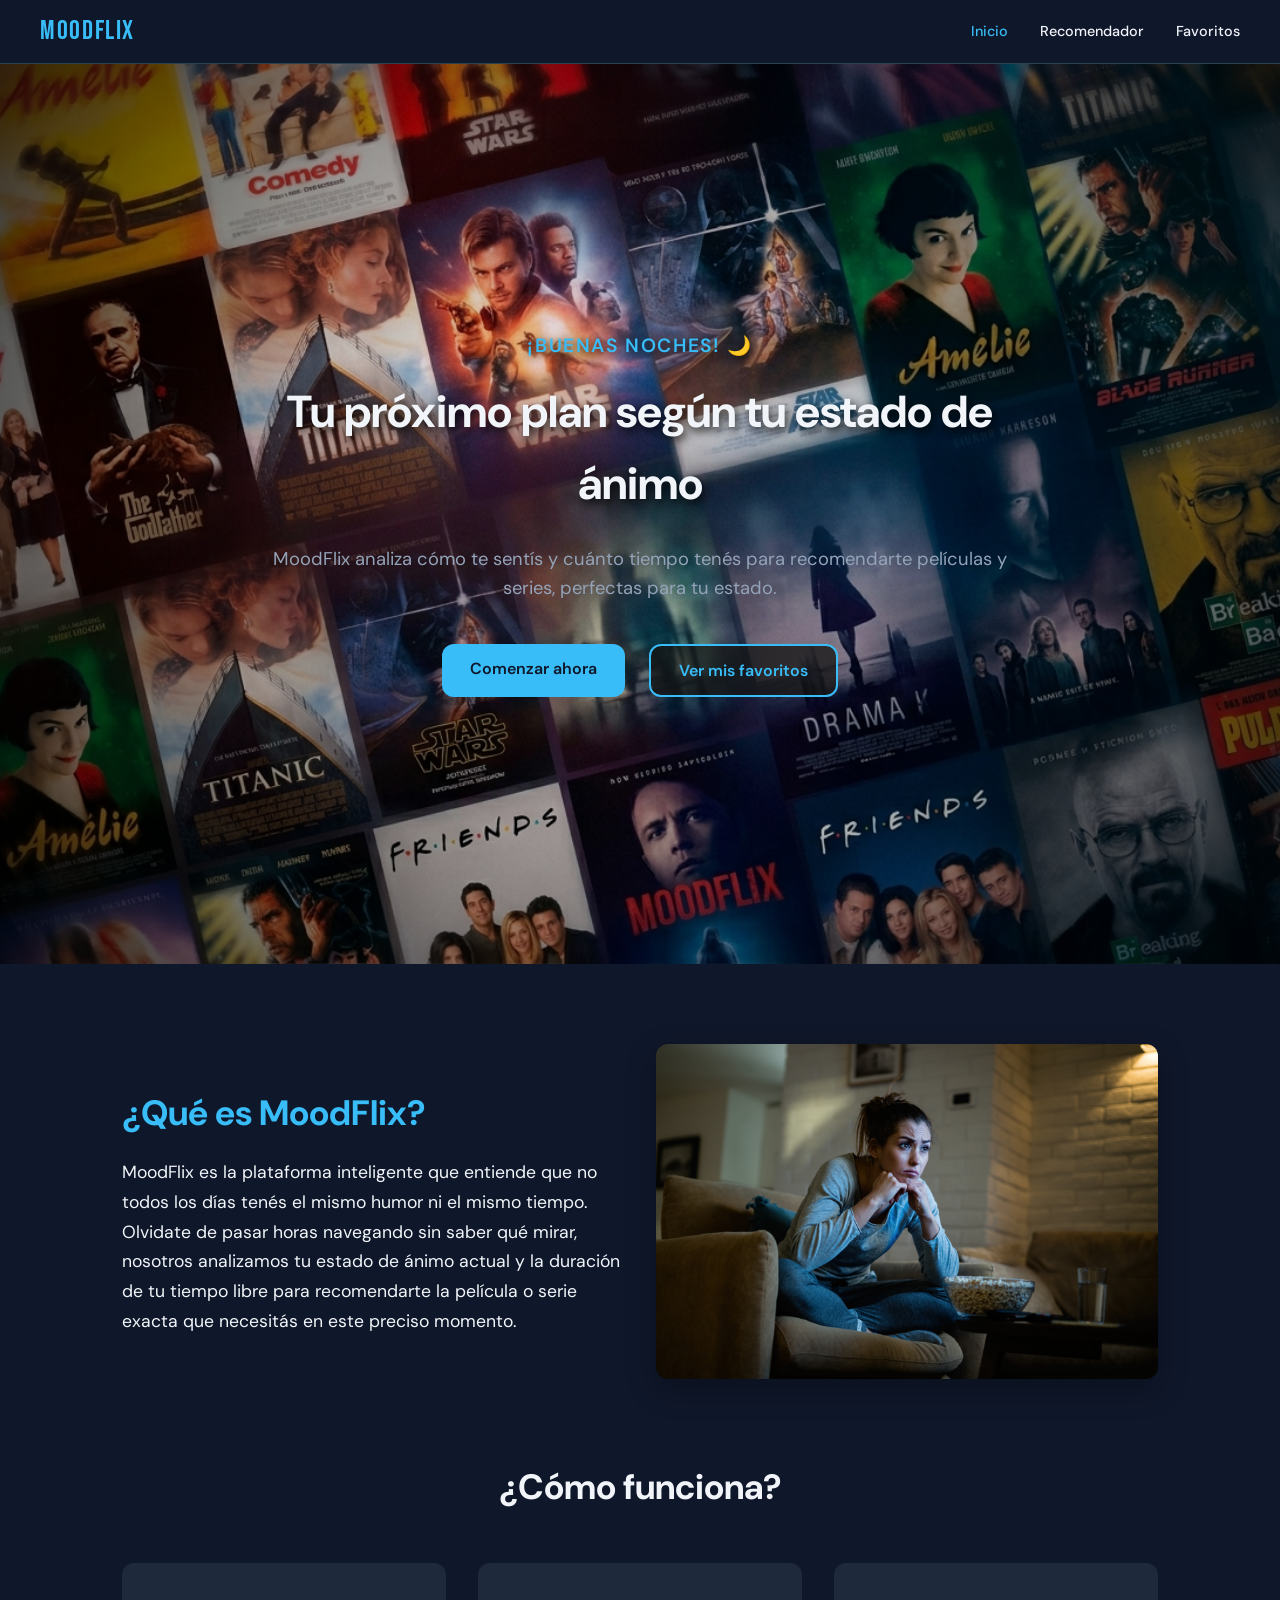
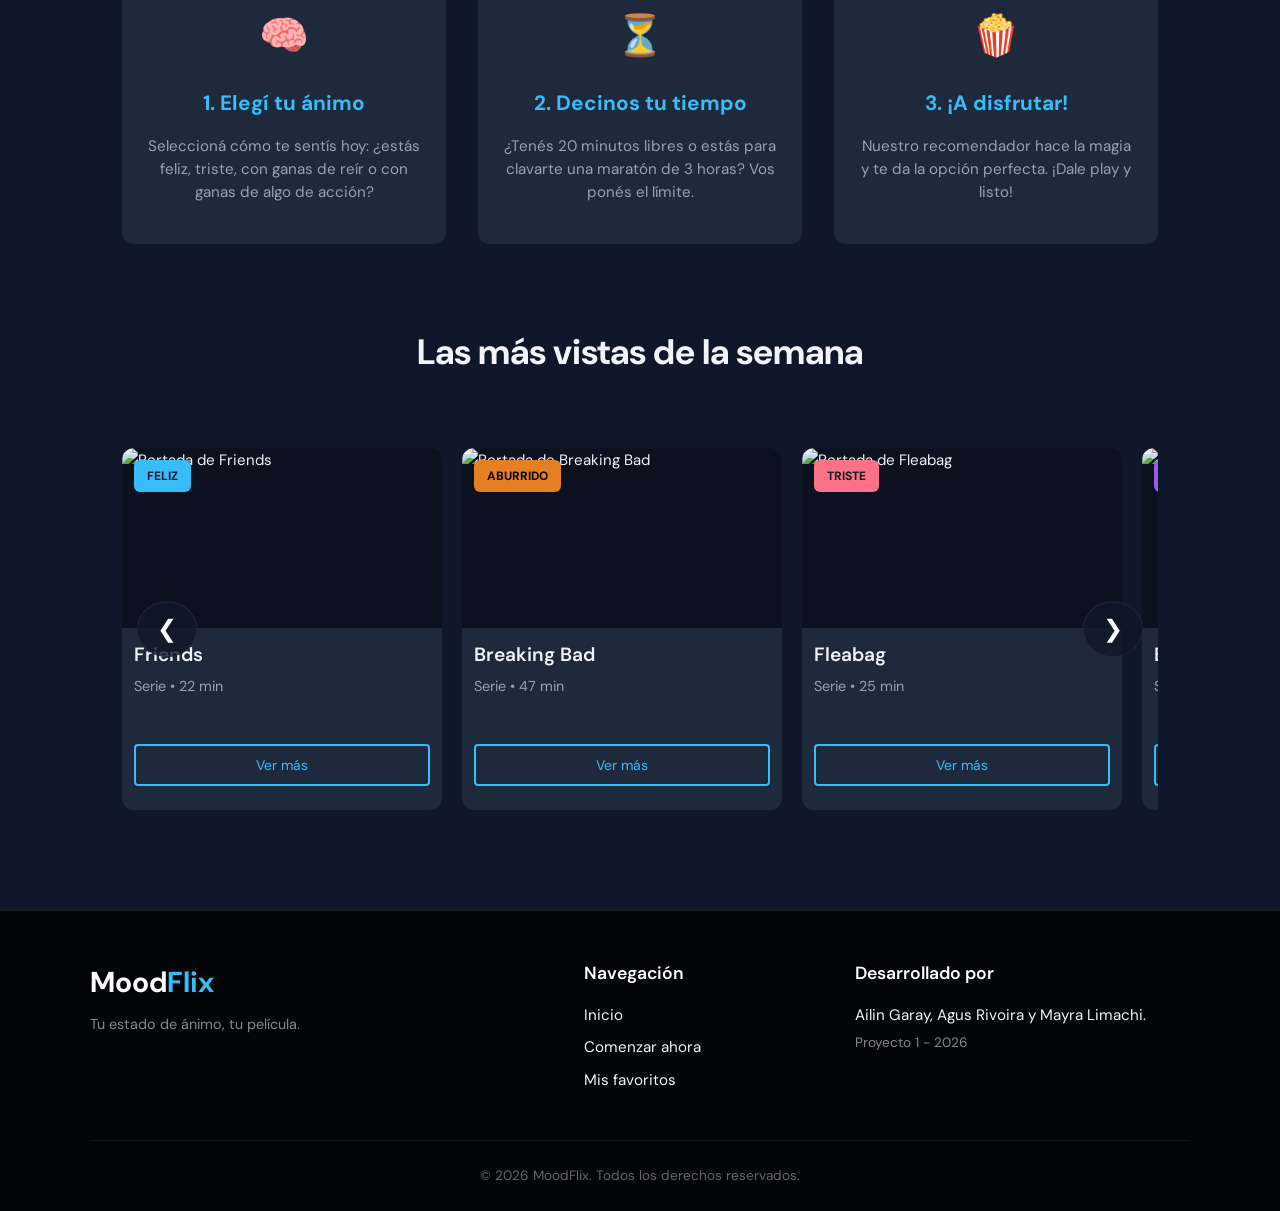
==== index.html @ 27e8a502 "refactor: move index to root and update project paths" ====
<!DOCTYPE html>
<html lang="es">
    <head>
        <meta charset="UTF-8">
        <meta name="viewport" content="width=device-width, initial-scale=1.0">
        <title>MoodFlix</title>
        <link rel ="stylesheet" href = "css/styles.css"/>
        <link rel="stylesheet" href= "css/home.css"/>
    </head>
    <body>
        <header>
            <nav class="navbar">
                <a href="index.html" class="nav-logo">Moodflix</a>
                <button class="menu-toggle" id="menu-toggle">
                    ☰
                </button>
                <ul class="nav-links">
                    <li><a href="index.html" class="active">Inicio</a></li>
                    <li><a href="pages/recomendador.html" >Recomendador</a></li>
                    <li><a href="pages/favoritos.html">Favoritos</a></li>
                </ul>
            </nav>
        </header>

        <section class="hero-container">
            <div class=" hero-content">
            <p id="saludo-dinamico" class="saludo-bienvenida"></p>
            <h1>Tu próximo plan según tu estado de ánimo</h1>
        
            <p class="subtitulo">
                MoodFlix analiza cómo te sentís y cuánto tiempo tenés para recomendarte películas y series, perfectas para tu estado.
            </p>
        
            <div class="hero-botones">
                <a href="pages/recomendador.html" class="btn-principal">Comenzar ahora</a>
                <a href="pages/favoritos.html" id="btn-favoritos" class="btn-secundario">Ver mis favoritos</a>
            </div>
            </div>

        </section>

        <section class="moodflix-info">
            <div class="texto-info">
                <h2>¿Qué es MoodFlix?</h2>
                <p>MoodFlix es la plataforma inteligente que entiende que no todos los días tenés el mismo humor ni el mismo tiempo. Olvidate de pasar horas navegando sin saber qué mirar, nosotros analizamos tu estado de ánimo actual y la duración de tu tiempo libre para recomendarte la película o serie exacta que necesitás en este preciso momento.</p>
            </div>
            <img src="img/Mujer mirando pelicula.jpg" alt="Plataforma MoodFlix" class="imagen-info">
        </section>

        <section class="como-funciona">
            <h2>¿Cómo funciona?</h2>
            <div class="pasos-contenedor">
                <div class="paso">
                    <div class="paso-icono">🧠</div>
                    <h3>1. Elegí tu ánimo</h3>
                    <p>Seleccioná cómo te sentís hoy: ¿estás feliz, triste, con ganas de reír o con ganas de algo de acción?</p>
                </div>
                <div class="paso">
                    <div class="paso-icono">⏳</div>
                    <h3>2. Decinos tu tiempo</h3>
                    <p>¿Tenés 20 minutos libres o estás para clavarte una maratón de 3 horas? Vos ponés el límite.</p>
                </div>
                <div class="paso">
                    <div class="paso-icono">🍿</div>
                    <h3>3. ¡A disfrutar!</h3>
                    <p>Nuestro recomendador hace la magia y te da la opción perfecta. ¡Dale play y listo!</p>
                </div>
            </div>
            </div>
        </section>


        <section class="mas-vistas">
            <h2>Las más vistas de la semana</h2>
    
            <div class="carrusel-wrapper">
                <button class="carrusel-btn prev-btn" id="prevBtn">&#10094;</button>
        
                <div class="peliculas-grid" id="peliculasGrid"></div>
        
                <button class="carrusel-btn next-btn" id="nextBtn">&#10095;</button>
            </div>
        </section>
            

        <footer class="site-footer">
            <div class="footer-contenedor">
                <div class="footer-marca">
                    <span class="logo">Mood<span>Flix</span></span>
                    <p>Tu estado de ánimo, tu película.</p>
                </div>

                <nav class="footer-nav">
                    <h3>Navegación</h3>
                    <ul>
                        <li><a href="index.html">Inicio</a></li>
                        <li><a href="pages/recomendador.html">Comenzar ahora</a></li>
                        <li><a href="pages/favoritos.html">Mis favoritos</a></li>
                    </ul>
                </nav>

                <div class="footer-creditos">
                    <h3>Desarrollado por</h3>
                    <p>Ailin Garay, Agus Rivoira y Mayra Limachi.</p>
                    <p class="institucion">Proyecto 1 - 2026</p>
                </div>
            </div>

            <div class="footer-derechos">
                <p>&copy; 2026 MoodFlix. Todos los derechos reservados.</p>
            </div>
        </footer>
        <script src="js/catalogo.js"></script>
        <script src="js/home.js"></script> 
    
    </body>
</html>
---- css/styles.css ----
@import url('https://fonts.googleapis.com/css2?family=Bebas+Neue&family=DM+Sans:ital,opsz,wght@0,9..40,300;0,9..40,400;0,9..40,500;1,9..40,300&display=swap');

:root {
  --bg-color:      #0f172a;
  --card-bg:       #1e293b;
  --navbar-bg:     #0f172a;
  --text-main:     #f1f5f9;
  --text-muted:    #94a3b8;
 
  --primary-color: #38bdf8;
  --primary-hover: #0284c7;
 
  --danger-color:  #fb7185;
  --danger-hover:  #e11d48;
 
  --border-color:  #2d3f55;
  --border-radius: 12px;
  --transition:    0.3s ease;
 
  --fuente-titulo: 'Bebas Neue', sans-serif;
  --fuente-cuerpo: 'DM Sans', sans-serif;
 
  --radio:        var(--border-radius);
  --radio-card:   var(--border-radius);
  --sombra-card:  0 4px 24px rgba(0, 0, 0, 0.4);
}

*, *::before, *::after {
    box-sizing: border-box;
    margin: 0;
    padding: 0;
}

html {
    scroll-behavior: smooth;
}

body {
    background-color: var(--bg-color);
    color: var(--text-main);
    font-family: var(--fuente-cuerpo);
    font-size: 15px;
    line-height: 1.6;
    min-height: 100vh;
}

.navbar {
    display: flex;
    align-items: center;
    justify-content: space-between;
    padding: 0 2.5rem;
    height: 64px;
    background-color: var(--navbar-bg);
    border-bottom: 1px solid var(--border-color);
    position: sticky;
    top: 0;
    z-index: 100;
}

.nav-logo {
    font-family: var(--fuente-titulo);
    font-size: 1.7rem;
    letter-spacing: 0.06em;
    color: var(--primary-color);
    text-decoration: none;
    display: flex;
    align-items: center;
    gap: 0.4rem;
}

.nav-links {
    display: flex;
    gap: 2rem;
    list-style: none;
}

.nav-links a {
    font-family: var(--fuente-cuerpo);
    font-size: 0.9rem;
    font-weight: 500;
    color: var(--text-main);
    text-decoration: none;
    transition: color var(--transition), border-color var(--transition);
}

.nav-links a:hover {
    color: var(--primary-color);
}

.nav-links a.active {
    color: var(--primary-color);
}

.footer {
    text-align: center;
    padding: 1.5rem;
    font-size: 0.82rem;
    color: var(--text-muted);
    border-top: 1px solid var(--border-color);
    margin-top: auto;
}

#toast {
    position: fixed;
    bottom: 2rem;
    left: 50%;
    transform: translateX(-50%) translateY(20px);
    background: var(--card-bg);
    color: var(--text-main);
    border: 1px solid var(--primary-color);
    padding: 0.7rem 1.4rem;
    border-radius: var(--border-radius);
    font-size: 0.85rem;
    opacity: 0;
    pointer-events: none;
    transition: opacity 0.3s ease, transform 0.3s ease;
    z-index: 999;
    white-space: nowrap;
}

#toast.toast-visible {
    opacity: 1;
    transform: translateX(-50%) translateY(0);
}

.sr-only {
    position: absolute;
    width: 1px;
    height: 1px;
    overflow: hidden;
    clip: rect(0, 0, 0, 0);
    white-space: nowrap;
}

.menu-toggle {
    display: none;
    background: none;
    border: none;
    color: var(--text-main);
    font-size: 2rem;
    cursor: pointer;
    z-index: 1001;
}

.site-footer {
    background-color: rgba(0, 0, 0, 0.8); 
    backdrop-filter: blur(10px); 
    color: var(--text-main);
    padding: 3rem 2rem 1.5rem 2rem;
    margin-top: 5rem;
    border-top: 1px solid rgba(255, 255, 255, 0.1); 
}

.footer-contenedor {
    max-width: 1100px;
    margin: 0 auto;
    display: grid;
    grid-template-columns: 2fr 1fr 1.5fr;
    gap: 3rem;
}

.footer-marca .logo {
    font-size: 1.8rem;
    font-weight: bold;
    color: #fff;
}

.footer-marca .logo span {
    color: var(--primary-color);
}

.footer-marca p {
    font-size: 0.9rem;
    color: #888;
    margin-top: 0.5rem;
}

.footer-nav h3, .footer-creditos h3 {
    color: #fff;
    font-size: 1.1rem;
    margin-bottom: 1rem;
    font-weight: 600;
}

.footer-nav ul {
    list-style: none;
    padding: 0;
    margin: 0;
}

.footer-nav ul li {
    margin-bottom: 0.5rem;
}

.footer-nav ul li a {
    color: var(--text-main);
    text-decoration: none;
    font-size: 0.95rem;
    transition: color 0.3s ease;
}

.footer-nav ul li a:hover {
    color: var(--primary-color); 
}

.footer-creditos p {
    font-size: 0.95rem;
    margin: 0;
    color: var(--text-main);
}

.footer-creditos .institucion {
    font-size: 0.85rem;
    color: #888;
    margin-top: 0.3rem;
}

.footer-derechos {
    max-width: 1100px;
    margin: 2.5rem auto 0 auto;
    padding-top: 1.5rem;
    border-top: 1px solid rgba(255, 255, 255, 0.05);
    text-align: center;
}

.footer-derechos p {
    font-size: 0.85rem;
    color: #666;
    margin: 0;
}

@media (max-width: 768px) {

    .menu-toggle {
        display: block;
    }

    .nav-links {
        position: fixed;
        top: 0;
        right: -100%;
        width: 260px;
        height: 100vh;

        background-color: var(--card-bg);

        display: flex;
        flex-direction: column;
        align-items: flex-start;

        padding: 6rem 2rem;
        gap: 2rem;

        transition: right 0.3s ease;

        z-index: 1000;

        box-shadow: -10px 0 30px rgba(0,0,0,0.4);
    }

    .nav-links.active {
        right: 0;
    }

    .nav-links a {
        font-size: 1.1rem;
    }

    .footer-contenedor {
        grid-template-columns: 1fr;
        gap: 2rem;
        text-align: center;
    }
}
---- css/home.css ----
.hero-container {
    position: relative;
    min-height: 100vh;
    display: flex;
    flex-direction: column;
    justify-content: center;
    align-items: center;
    text-align: center;
    padding: 60px 2rem;
    background-image: url('../img/Portada moodf.png'); 
    background-size: cover;
    background-position: center;
    background-repeat: no-repeat;
    background-attachment: scroll; 
    overflow: hidden;
}

.hero-container::before {
    content: '';
    position: absolute;
    top: 0;
    left: 0;
    width: 100%;
    height: 100%;
    background: radial-gradient(circle, rgba(0, 0, 0, 0.1) 30%, rgba(0, 0, 0, 0.8) 100%);
    z-index: 1; 
}

.hero-content {
    max-width: 750px; 
    position: relative; 
    z-index: 2;      
}

.hero-content h1 {
    font-size: 2.8rem;
    font-weight: 700;
    margin-bottom: 1.5rem;
    color: var(--text-main); 
    text-shadow: 2px 4px 10px rgba(0, 0, 0, 0.9);
}

.hero-content .subtitulo {
    font-size: 1.15rem;
    color: var(--text-muted); 
    line-height: 1.6;
    margin-bottom: 2.5rem;
}

.saludo-bienvenida {
    font-size: 1.2rem;
    font-weight: 600;
    color: var(--primary-color); 
    margin-bottom: 1rem;
    text-transform: uppercase;
    letter-spacing: 0.1rem;
    display: inline-block;
    white-space: normal;
    text-shadow: 1px 2px 8px rgba(0, 0, 0, 0.9);
}

.hero-botones {
    display: flex;
    gap: 1.5rem; 
    justify-content: center; 
}

.btn-principal, .btn-secundario {
    padding: 0.75rem 1.75rem;
    font-size: 1rem;
    font-weight: 600;
    border-radius: var(--border-radius); 
    cursor: pointer;
    transition: background-color var(--transition), color var(--transition), border-color var(--transition);
    border: none;
    text-decoration: none;
}

.btn-principal {
    background-color: var(--primary-color);
    color: #0f172a;
}

.btn-principal:hover {
    background-color: var(--primary-hover);
}

.btn-secundario {
    background-color: rgba(20, 20, 20, 0.75);
    color: var(--primary-color);
    border: 2px solid var(--primary-color);
}

.btn-secundario:hover {
    background-color: var(--primary-hover);
    color: var(--text-main); 
    border-color: var(--primary-hover);
}

.moodflix-info {
    max-width: 1100px;
    margin: 5rem auto;
    padding: 0 2rem;
    display: grid;
    grid-template-columns: 1fr 1fr; 
    gap: 2rem; 
    align-items: center; 
}

.texto-info {
    display: flex;
    flex-direction: column;
    gap: 1rem; 
}

.moodflix-info h2 {
    font-size: 2.2rem;
    color: var(--primary-color);
    margin: 0; 
    font-weight: 700;
}

.moodflix-info p {
    font-size: 1.1rem;
    color: var(--text-main);
    line-height: 1.7;
    margin: 0; 
}

.moodflix-info .imagen-info {
    width: 100%;
    height: auto;
    border-radius: var(--border-radius); 
    box-shadow: 0 10px 30px rgba(0, 0, 0, 0.3);
}

.como-funciona {
    max-width: 1100px;
    margin: 5rem auto; 
    padding: 0 2rem;
    text-align: center;
}

.como-funciona h2 {
    font-size: 2.2rem;
    color: var(--text-main);
    margin-bottom: 3rem;
    font-weight: 700;
}

.pasos-contenedor {
    display: flex;
    gap: 2rem; 
    justify-content: space-between;
}

.paso {
    flex: 1; 
    background-color: var(--card-bg); 
    padding: 2.5rem 1.5rem;
    border-radius: var(--border-radius); 
    transition: transform var(--transition);
}

.paso:hover {
    transform: translateY(-5px);
}

.paso-icono {
    font-size: 2.5rem;
    margin-bottom: 1.2rem;
}

.paso h3 {
    font-size: 1.3rem;
    color: var(--primary-color); 
    margin-bottom: 1rem;
}

.paso p {
    font-size: 0.95rem;
    color: var(--text-muted);
    line-height: 1.5;
}

.mas-vistas {
    max-width: 1100px;
    margin: 5rem auto;
    padding: 0 2rem;
}

.mas-vistas h2 {
    font-size: 2.2rem;
    color: var(--text-main);
    margin-bottom: 3rem;
    text-align: center;
    font-weight: 700;
}

.carrusel-wrapper {
    position: relative;
    display: flex;
    align-items: center;
    width: 100%;
}

.peliculas-grid {
    display: flex; 
    gap: 20px;
    padding: 20px 0;
    overflow-x: auto; 
    scroll-behavior: smooth;
    -webkit-overflow-scrolling: touch; 
    width: 100%;
}

.peliculas-grid::-webkit-scrollbar {
    display: none;
}

.pelicula-card {
    flex: 0 0 220px; 
    background: var(--card-bg);
    border-radius: 12px;
    overflow: hidden;
    transition: transform 0.3s ease;
    padding-bottom: 1.5rem;
}

.pelicula-card:hover {
    transform: translateY(-5px);
}

.imagen-contenedor {
    position: relative;
    width: 100%;
    height: 320px; 
    background-color: #0b111e; 
}

.imagen-contenedor img {
    width: 100%;
    height: 100%;
    object-fit: cover; 
    display: block;
}

.btn-ver-mas {
    display: block;
    text-align: center;
    background-color: transparent;
    color: var(--primary-color);
    border: 2px solid var(--primary-color);
    border-radius: 4px;
    padding: 8px 12px;
    text-decoration: none;
    font-size: 14px;
    margin-top: 10px;
    transition: background-color 0.2s, color 0.2s, border-color 0.2s;
}

.btn-ver-mas:hover {
    background-color: var(--primary-hover);
    color: var(--text-main); 
    border-color: var(--primary-hover);
}

.badge {
    position: absolute;
    top: 12px;
    left: 12px;
    padding: 0.4rem 0.8rem;
    font-size: 0.75rem;
    font-weight: 700;
    text-transform: uppercase;
    border-radius: 6px;
    color: #0f172a; 
    z-index: 5;
}

.badge.feliz, .badge.comico {
    background-color: var(--primary-color); 
}

.badge.triste, .badge.molesto {
    background-color: var(--danger-color); 
}

.pelicula-card h3 {
    font-size: 1.2rem;
    color: var(--text-main);
    margin: 1.2rem 1rem 0.4rem 1rem;
    font-weight: 600;
}

.pelicula-card p {
    font-size: 0.9rem;
    color: var(--text-muted);
    margin: 0 1rem;
}

.carrusel-btn {
    position: absolute;
    top: 50%;
    transform: translateY(-50%);
    background: rgba(15, 23, 42, 0.8);
    color: white;
    border: 1px solid var(--card-bg);
    font-size: 1.5rem;
    padding: 0.8rem 1.2rem;
    cursor: pointer;
    border-radius: 50%;
    z-index: 10;
    transition: background 0.3s, transform 0.2s;
}

.carrusel-btn:hover {
    background: rgba(15, 23, 42, 1);
    transform: translateY(-50%) scale(1.1); 
}

.prev-btn {
    left: 15px; 
    z-index: 100;
}

.next-btn {
    right: 15px;
    z-index: 100;
}

@media (max-width: 900px) {
    .contenedor-peliculas {
        display: flex;
        overflow-x: auto;
        scroll-behavior: smooth;
    }

    .prev-btn {
        left: 5px;
        z-index: 150;
    }
    
    .next-btn {
        right: 5px;
        z-index: 150;
    }

    .carrusel-btn {
        padding: 0.6rem 1rem;
        font-size: 1.2rem;
    }

    .pasos-contenedor {
        display: flex;
        flex-direction: column; 
        align-items: center;
        gap: 2rem;
    }

    .paso {
        width: 100%; 
        max-width: 400px;
    }
}

@media (max-width: 500px) {
    .carrusel-wrapper {
        position: relative;
        padding: 0 10px;
    }

    .carrusel-btn {
        width: 36px;
        height: 36px;
        padding: 0;
        font-size: 1rem;
        display: flex;
        align-items: center;
        justify-content: center;
    }

    .prev-btn {
        left: 10px !important;
        z-index: 200 !important;
    }

    .next-btn {
        right: 10px !important;
        z-index: 200 !important;
    }
}

.peliculas-grid {
    display: flex;
    align-items: stretch;
}

.pelicula-card {
    flex: 0 0 320px; 
    width: 320px;
    max-width: 320px;
    display: flex;
    flex-direction: column;
    padding-bottom: 12px;
}

.pelicula-card .imagen-contenedor {
    width: 100%;
    height: auto;
    position: relative;
}

.pelicula-card .imagen-contenedor img {
    width: 100%;
    height: auto;
    aspect-ratio: 16 / 9;
    object-fit: cover; 
    display: block;
}

.pelicula-info {
    padding: 12px;
    display: flex;
    flex-direction: column;
    flex-grow: 1;
}

.pelicula-info .texto-bloque {
    min-height: 4.8rem; 
    margin-bottom: 15px;
}

.pelicula-info h3 {
    margin: 0 0 4px 0;
    display: -webkit-box;
    -webkit-line-clamp: 2;
    line-clamp: 2;
    -webkit-box-orient: vertical;
    overflow: hidden;
}

.pelicula-info p {
    margin: 0;
}

.pelicula-info .btn-ver-mas { 
    margin-top: auto; 
    display: inline-block;
    text-align: center;
}

.badge.romántico,
.badge.romantico {
    background-color: #9b5de5;
    color: #000000;
}

.badge.aburrido {
    background-color: #e67e22;
    color: #000000;
}

@media (max-width: 768px) {
    .navbar {
        padding: 0 1.5rem; 
    }

    .moodflix-info {
        grid-template-columns: 1fr; 
        text-align: center;
        padding: 2rem;
        gap: 2rem;
    }

    .moodflix-info h2 {
        text-align: center;
    }

    .moodflix-info p {
        text-align: center;
        margin: 0 auto;
    }

    .moodflix-info .imagen-info {
        width: 100%;
        max-width: 350px; 
        margin: 0 auto; 
    }

    .carrusel-btn {
        display: none;
    }

}

@media (max-width: 600px) { 
    .carrusel-contenedor {
        position: relative;
        overflow: visible; 
    }

    .btn-carrusel { 
        display: flex !important;
        align-items: center;     
        justify-content: center;  
        flex-shrink: 0;          
        width: 36px !important;  
        height: 36px !important; 
        border-radius: 50%;      
        z-index: 10;
    }
    
    .btn-izq { left: 5px; }
    .btn-der { right: 5px; }
}
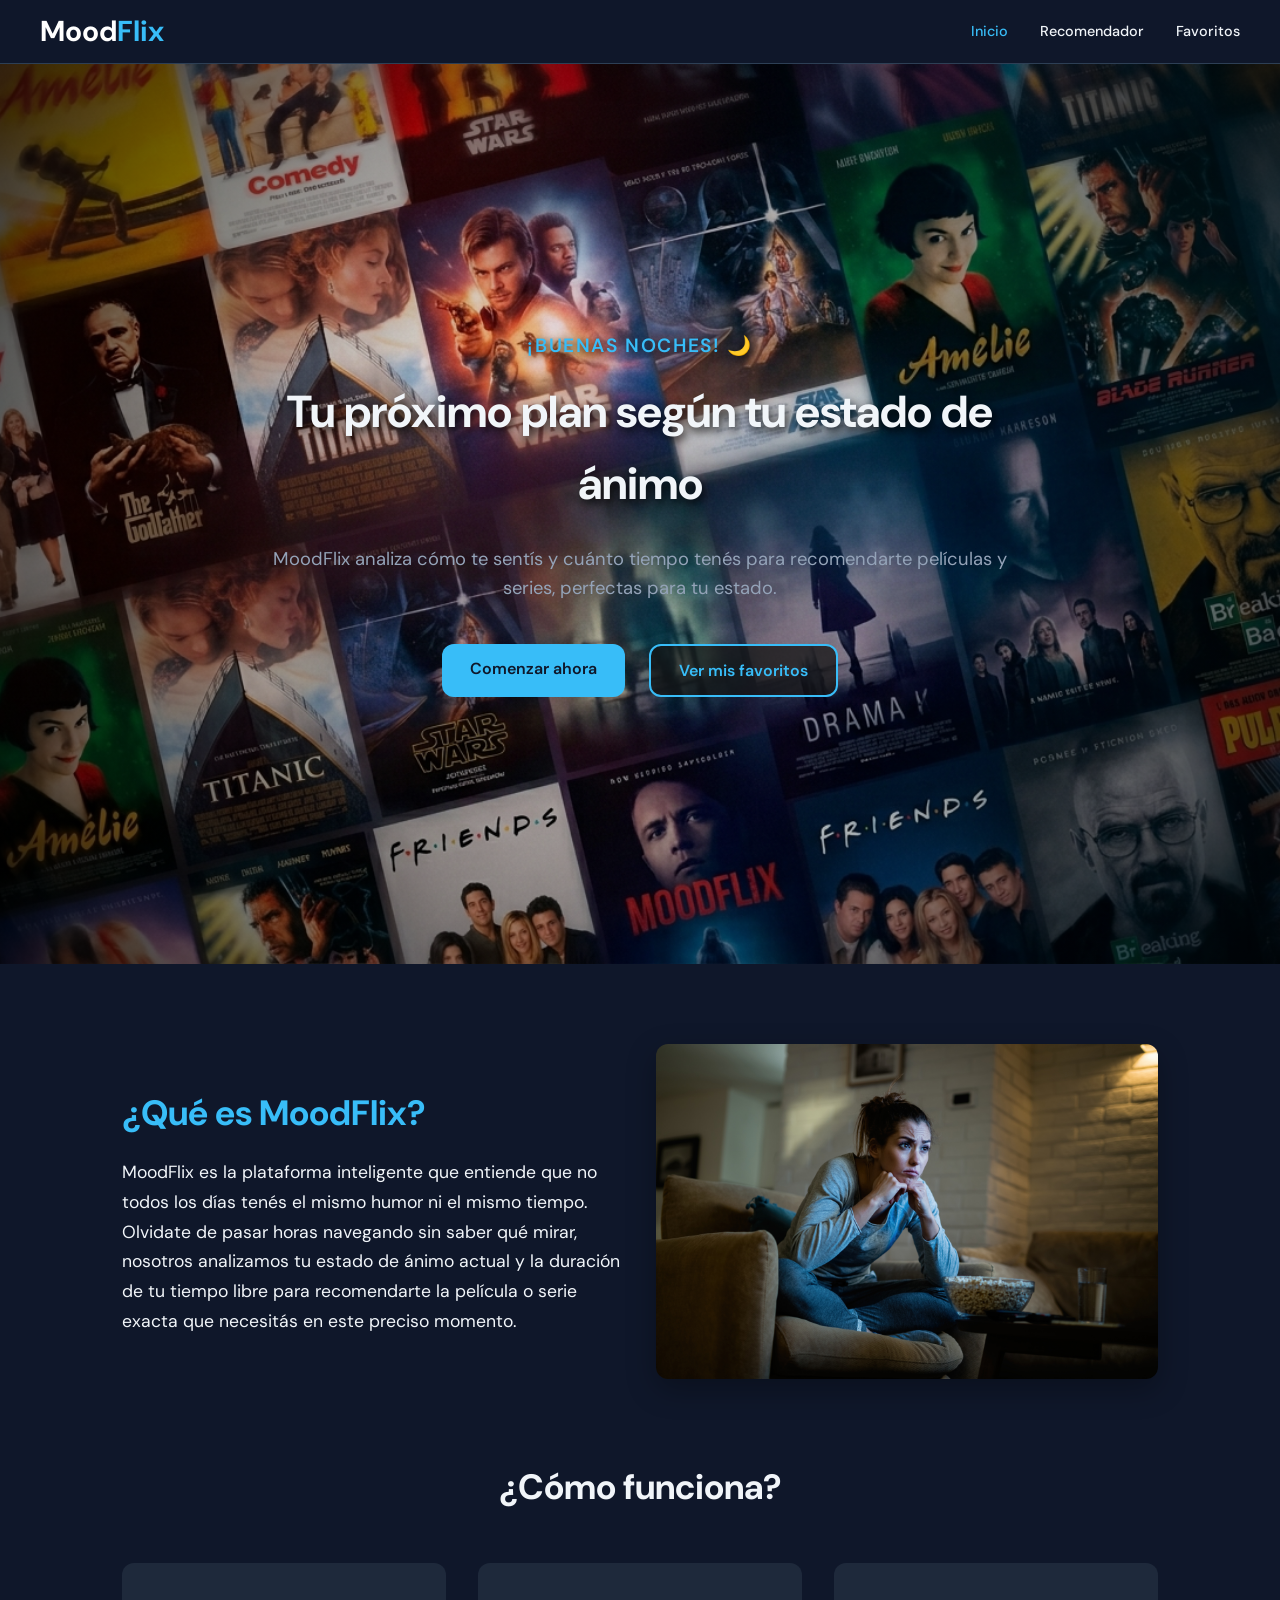
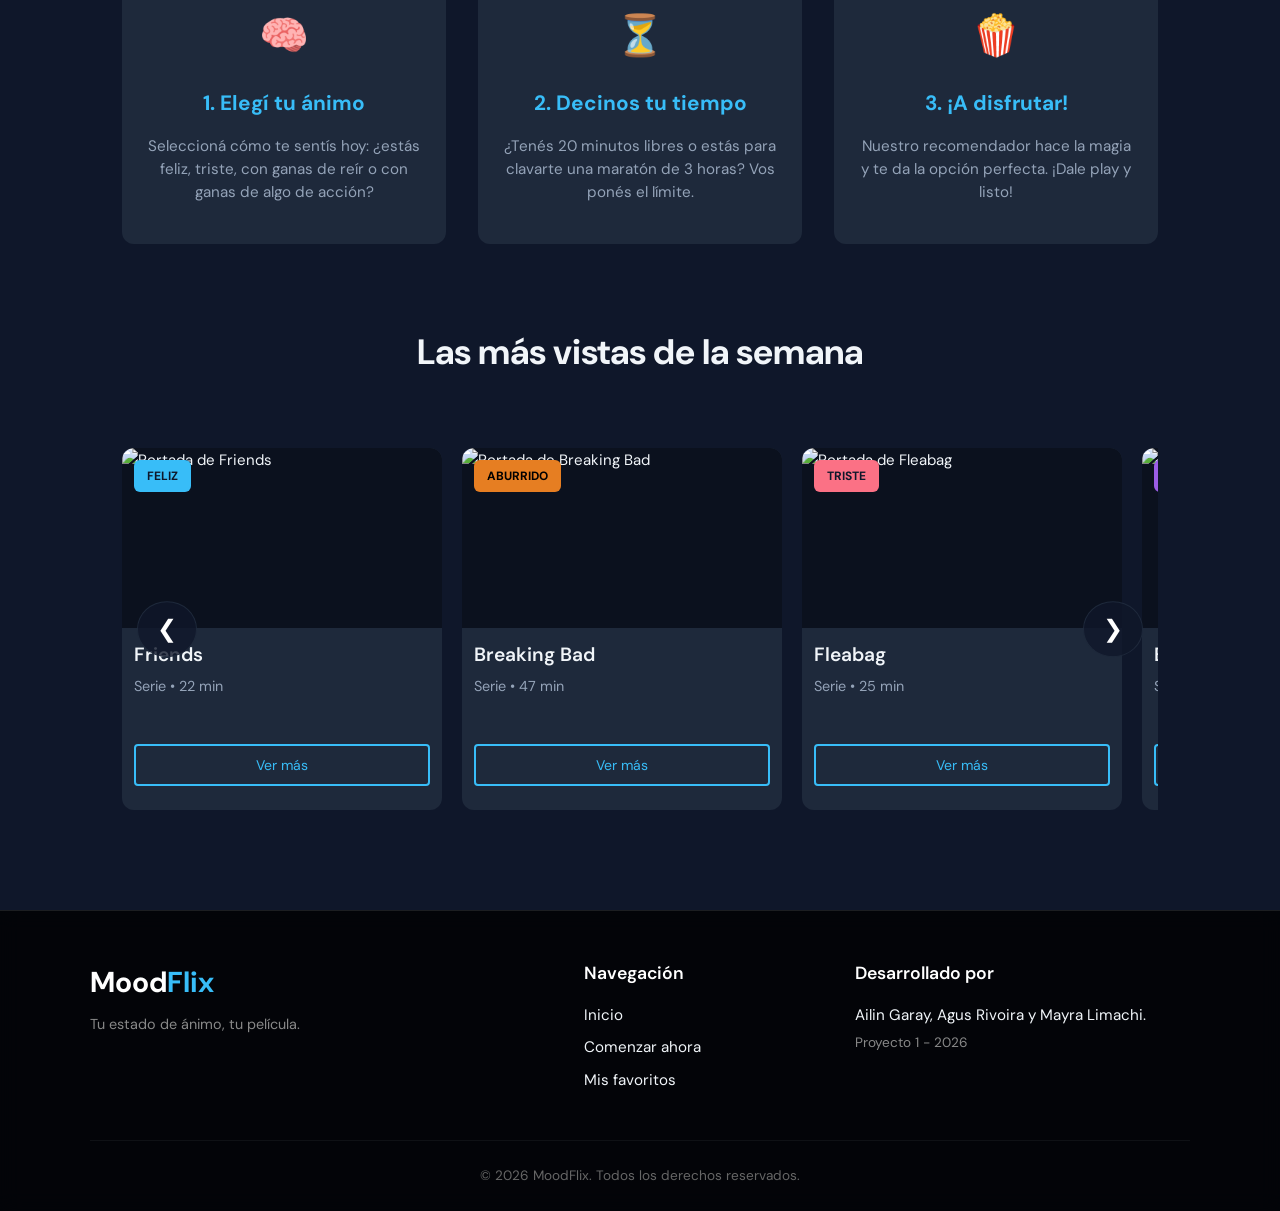
==== commit 74b3f56a: "Refine CSS styles and unify logo design" ====
--- a/index.html
+++ b/index.html
@@ -10,7 +10,7 @@
     <body>
         <header>
             <nav class="navbar">
-                <a href="index.html" class="nav-logo">Moodflix</a>
+                <a href="index.html" class="nav-logo"><span class="logo">Mood<span>Flix</span></span></a>
                 <button class="menu-toggle" id="menu-toggle">
                     ☰
                 </button>
@@ -110,6 +110,8 @@
                 <p>&copy; 2026 MoodFlix. Todos los derechos reservados.</p>
             </div>
         </footer>
+
+        <script src="js/main.js"></script>
         <script src="js/catalogo.js"></script>
         <script src="js/home.js"></script> 
     
--- a/css/styles.css
+++ b/css/styles.css
@@ -58,14 +58,17 @@
 }
 
 .nav-logo {
-    font-family: var(--fuente-titulo);
-    font-size: 1.7rem;
-    letter-spacing: 0.06em;
-    color: var(--primary-color);
     text-decoration: none;
-    display: flex;
-    align-items: center;
-    gap: 0.4rem;
+}
+
+.logo {
+    font-size: 1.8rem;
+    font-weight: bold;
+    color: #fff;
+}
+
+.logo span {
+    color: var(--primary-color);
 }
 
 .nav-links {
@@ -271,4 +274,13 @@
         gap: 2rem;
         text-align: center;
     }
+}
+
+@media (max-width: 560px) {
+    .navbar { 
+        padding: 0 1.2rem; 
+    }
+    .nav-links { 
+        gap: 1.2rem; 
+    }
 }
--- a/css/home.css
+++ b/css/home.css
@@ -1,4 +1,3 @@
-
 .hero-container {
     position: relative;
     min-height: 100vh;
@@ -213,6 +212,7 @@
     scroll-behavior: smooth;
     -webkit-overflow-scrolling: touch; 
     width: 100%;
+    align-items: stretch;
 }
 
 .peliculas-grid::-webkit-scrollbar {
@@ -220,12 +220,16 @@
 }
 
 .pelicula-card {
-    flex: 0 0 220px; 
+    flex: 0 0 320px; 
     background: var(--card-bg);
     border-radius: 12px;
     overflow: hidden;
     transition: transform 0.3s ease;
-    padding-bottom: 1.5rem;
+    padding-bottom: 12px;
+    width: 320px;
+    max-width: 320px;
+    display: flex;
+    flex-direction: column;
 }
 
 .pelicula-card:hover {
@@ -233,17 +237,7 @@
 }
 
 .imagen-contenedor {
-    position: relative;
-    width: 100%;
-    height: 320px; 
     background-color: #0b111e; 
-}
-
-.imagen-contenedor img {
-    width: 100%;
-    height: 100%;
-    object-fit: cover; 
-    display: block;
 }
 
 .btn-ver-mas {
@@ -322,29 +316,76 @@
 
 .prev-btn {
     left: 15px; 
-    z-index: 100;
 }
 
 .next-btn {
     right: 15px;
-    z-index: 100;
+}
+
+.pelicula-card .imagen-contenedor {
+    width: 100%;
+    height: auto;
+    position: relative;
+}
+
+.pelicula-card .imagen-contenedor img {
+    width: 100%;
+    height: auto;
+    aspect-ratio: 16 / 9;
+    object-fit: cover; 
+    display: block;
+}
+
+.pelicula-info {
+    padding: 12px;
+    display: flex;
+    flex-direction: column;
+    flex-grow: 1;
+}
+
+.pelicula-info .texto-bloque {
+    min-height: 4.8rem; 
+    margin-bottom: 15px;
+}
+
+.pelicula-info h3 {
+    margin: 0 0 4px 0;
+    display: -webkit-box;
+    -webkit-line-clamp: 2;
+    line-clamp: 2;
+    -webkit-box-orient: vertical;
+    overflow: hidden;
+}
+
+.pelicula-info p {
+    margin: 0;
+}
+
+.pelicula-info .btn-ver-mas { 
+    margin-top: auto; 
+    display: inline-block;
+    text-align: center;
+}
+
+.badge.romántico,
+.badge.romantico {
+    background-color: #9b5de5;
+    color: #000000;
+}
+
+.badge.aburrido {
+    background-color: #e67e22;
+    color: #000000;
 }
 
 @media (max-width: 900px) {
-    .contenedor-peliculas {
-        display: flex;
-        overflow-x: auto;
-        scroll-behavior: smooth;
-    }
 
     .prev-btn {
         left: 5px;
-        z-index: 150;
     }
     
     .next-btn {
         right: 5px;
-        z-index: 150;
     }
 
     .carrusel-btn {
@@ -362,6 +403,35 @@
     .paso {
         width: 100%; 
         max-width: 400px;
+    }
+}
+
+@media (max-width: 768px) {
+
+    .moodflix-info {
+        grid-template-columns: 1fr; 
+        text-align: center;
+        padding: 2rem;
+        gap: 2rem;
+    }
+
+    .moodflix-info h2 {
+        text-align: center;
+    }
+
+    .moodflix-info p {
+        text-align: center;
+        margin: 0 auto;
+    }
+
+    .moodflix-info .imagen-info {
+        width: 100%;
+        max-width: 350px; 
+        margin: 0 auto; 
+    }
+
+    .carrusel-btn {
+        display: none;
     }
 }
 
@@ -382,136 +452,10 @@
     }
 
     .prev-btn {
-        left: 10px !important;
-        z-index: 200 !important;
+        left: 10px;
     }
 
     .next-btn {
-        right: 10px !important;
-        z-index: 200 !important;
-    }
-}
-
-.peliculas-grid {
-    display: flex;
-    align-items: stretch;
-}
-
-.pelicula-card {
-    flex: 0 0 320px; 
-    width: 320px;
-    max-width: 320px;
-    display: flex;
-    flex-direction: column;
-    padding-bottom: 12px;
-}
-
-.pelicula-card .imagen-contenedor {
-    width: 100%;
-    height: auto;
-    position: relative;
-}
-
-.pelicula-card .imagen-contenedor img {
-    width: 100%;
-    height: auto;
-    aspect-ratio: 16 / 9;
-    object-fit: cover; 
-    display: block;
-}
-
-.pelicula-info {
-    padding: 12px;
-    display: flex;
-    flex-direction: column;
-    flex-grow: 1;
-}
-
-.pelicula-info .texto-bloque {
-    min-height: 4.8rem; 
-    margin-bottom: 15px;
-}
-
-.pelicula-info h3 {
-    margin: 0 0 4px 0;
-    display: -webkit-box;
-    -webkit-line-clamp: 2;
-    line-clamp: 2;
-    -webkit-box-orient: vertical;
-    overflow: hidden;
-}
-
-.pelicula-info p {
-    margin: 0;
-}
-
-.pelicula-info .btn-ver-mas { 
-    margin-top: auto; 
-    display: inline-block;
-    text-align: center;
-}
-
-.badge.romántico,
-.badge.romantico {
-    background-color: #9b5de5;
-    color: #000000;
-}
-
-.badge.aburrido {
-    background-color: #e67e22;
-    color: #000000;
-}
-
-@media (max-width: 768px) {
-    .navbar {
-        padding: 0 1.5rem; 
-    }
-
-    .moodflix-info {
-        grid-template-columns: 1fr; 
-        text-align: center;
-        padding: 2rem;
-        gap: 2rem;
-    }
-
-    .moodflix-info h2 {
-        text-align: center;
-    }
-
-    .moodflix-info p {
-        text-align: center;
-        margin: 0 auto;
-    }
-
-    .moodflix-info .imagen-info {
-        width: 100%;
-        max-width: 350px; 
-        margin: 0 auto; 
-    }
-
-    .carrusel-btn {
-        display: none;
-    }
-
-}
-
-@media (max-width: 600px) { 
-    .carrusel-contenedor {
-        position: relative;
-        overflow: visible; 
-    }
-
-    .btn-carrusel { 
-        display: flex !important;
-        align-items: center;     
-        justify-content: center;  
-        flex-shrink: 0;          
-        width: 36px !important;  
-        height: 36px !important; 
-        border-radius: 50%;      
-        z-index: 10;
-    }
-    
-    .btn-izq { left: 5px; }
-    .btn-der { right: 5px; }
+        right: 10px;
+    }
 }
